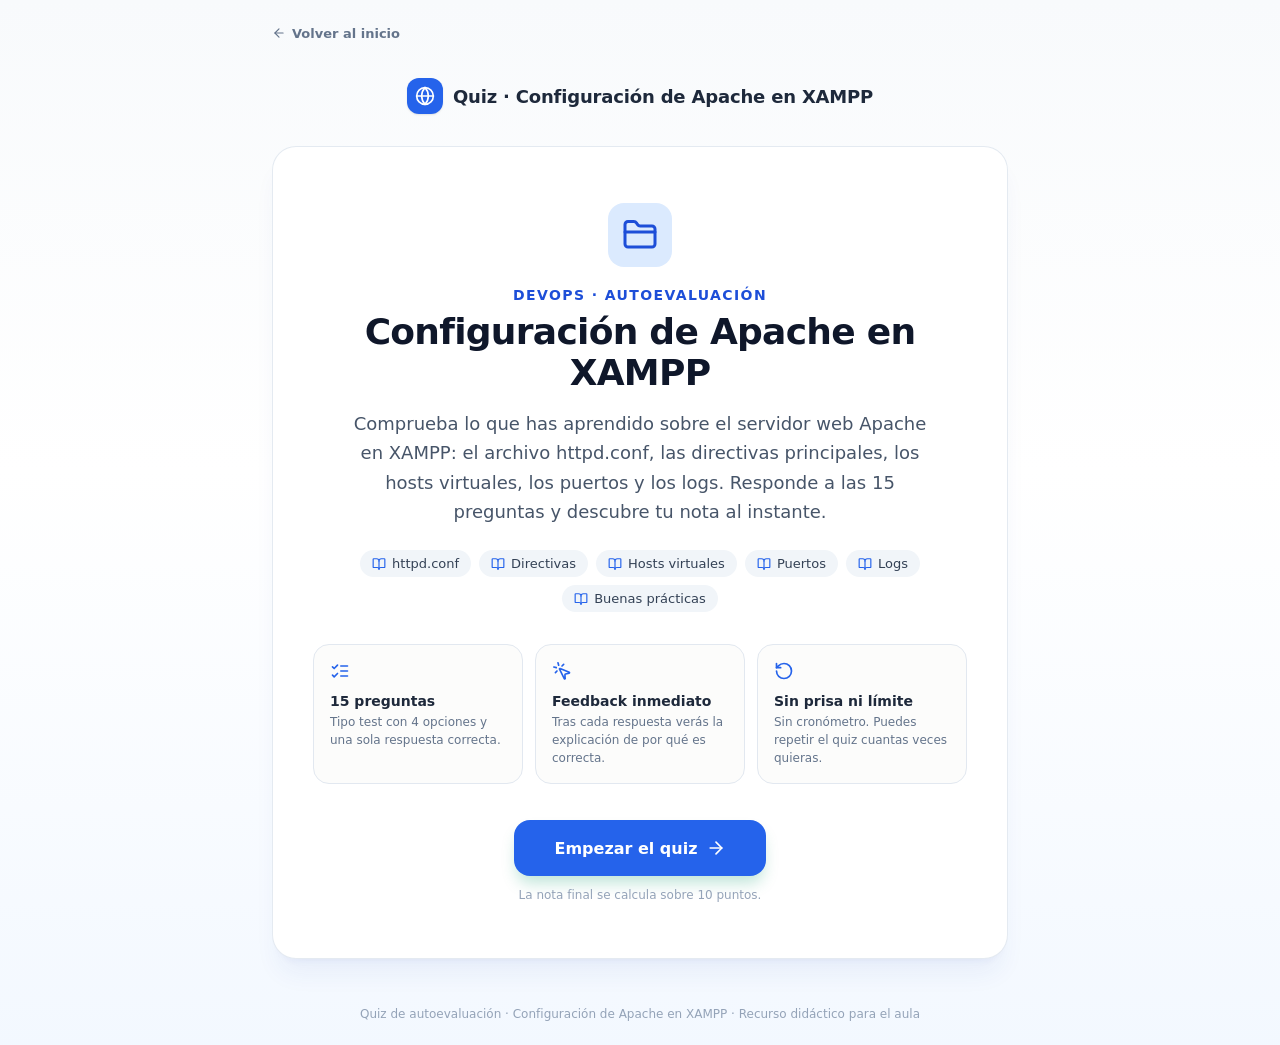
==== quiz-apache-xampp.html @ 99503bab "Añade quiz de configuración de Apache en XAMPP" ====
<!DOCTYPE html>
<html lang="es">
<head>
  
<meta charset="UTF-8">
<meta name="viewport" content="width=device-width, initial-scale=1.0">
<title>Quiz de autoevaluación · Configuración de Apache en XAMPP</title>
<meta name="description" content="Quiz interactivo de autoevaluación sobre la configuración de Apache en XAMPP: httpd.conf, hosts virtuales, directivas, puertos, logs y buenas prácticas. 15 preguntas con feedback inmediato.">
<style>
:root{
  --e50:#eff6ff;--e100:#dbeafe;--e200:#bfdbfe;--e300:#93c5fd;--e400:#60a5fa;--e500:#3b82f6;--e600:#2563eb;--e700:#1d4ed8;--e800:#1e40af;
  --a50:#fffbeb;--a300:#fcd34d;--a500:#f59e0b;--a800:#92400e;
  --r50:#fff1f2;--r200:#fecdd3;--r400:#fb7185;--r500:#f43f5e;
  --s50:#f8fafc;--s100:#f1f5f9;--s200:#e2e8f0;--s300:#cbd5e1;--s400:#94a3b8;--s500:#64748b;--s600:#475569;--s700:#334155;--s800:#1e293b;--s900:#0f172a;
}
*{margin:0;padding:0;box-sizing:border-box}
body{font-family:ui-sans-serif,system-ui,-apple-system,BlinkMacSystemFont,"Segoe UI",Roboto,"Helvetica Neue",Arial,sans-serif;color:var(--s900);background:#fff;-webkit-font-smoothing:antialiased}
.page{min-height:100vh;display:flex;flex-direction:column;background:linear-gradient(180deg,var(--s50) 0%,#fff 45%,rgba(239,246,255,.75) 100%)}
.container{width:100%;max-width:48rem;margin:0 auto;padding-left:1rem;padding-right:1rem}
.cabecera{display:flex;align-items:center;justify-content:center;gap:.625rem;padding:2rem 0 .5rem}
.logo{display:flex;height:2.25rem;width:2.25rem;align-items:center;justify-content:center;border-radius:.75rem;background:var(--e600);color:#fff;box-shadow:0 1px 2px rgba(0,0,0,.1)}
.logo svg{width:1.25rem;height:1.25rem}
.titulo-marca{font-size:1.125rem;font-weight:700;letter-spacing:-.01em;color:var(--s800)}
.volver-barra{display:flex;padding-top:1.25rem}
.volver{display:inline-flex;align-items:center;gap:.375rem;border-radius:.5rem;padding:.35rem .6rem;margin-left:-.6rem;font-size:.8125rem;font-weight:600;color:var(--s500);text-decoration:none;transition:color .2s,background .2s}
.volver:hover{color:var(--e700);background:var(--e50)}
.volver:focus-visible{outline:2px solid var(--e600);outline-offset:2px}
.volver svg{width:.875rem;height:.875rem}
main.container{padding-top:1.5rem;padding-bottom:1.5rem}
.tarjeta{background:#fff;border:1px solid rgba(226,232,240,.9);border-radius:1.5rem;box-shadow:0 20px 25px -5px rgba(30,64,175,.06),0 8px 10px -6px rgba(30,64,175,.05)}
.tarjeta-inicio{padding:2.5rem 1.5rem}
@media(min-width:640px){.tarjeta-inicio{padding:3.5rem 2.5rem}}
.centrado{text-align:center;display:flex;flex-direction:column;align-items:center}
.icono-grande{display:flex;height:4rem;width:4rem;align-items:center;justify-content:center;border-radius:1rem;background:var(--e100);color:var(--e700)}
.icono-grande svg{width:2.25rem;height:2.25rem}
.icono-trofeo{background:#fef3c7;color:#d97706}
.ceja{margin-top:1.25rem;font-size:.875rem;font-weight:600;text-transform:uppercase;letter-spacing:.1em;color:var(--e700)}
.titulo{margin-top:.5rem;font-size:1.875rem;font-weight:800;letter-spacing:-.02em;color:var(--s900)}
@media(min-width:640px){.titulo{font-size:2.25rem}}
.intro{margin-top:1rem;max-width:36rem;font-size:1rem;line-height:1.625;color:var(--s600)}
@media(min-width:640px){.intro{font-size:1.125rem}}
.chips{margin-top:1.5rem;display:flex;flex-wrap:wrap;justify-content:center;gap:.5rem}
.chip{display:inline-flex;align-items:center;gap:.375rem;border-radius:9999px;background:var(--s100);padding:.375rem .75rem;font-size:.8125rem;font-weight:500;color:var(--s700)}
.chip svg{width:.875rem;height:.875rem;color:var(--e600)}
.caracteristicas{margin-top:2rem;width:100%;display:grid;gap:.75rem}
@media(min-width:640px){.caracteristicas{grid-template-columns:repeat(3,1fr)}}
.caracteristica{text-align:left;border:1px solid var(--s200);border-radius:1rem;background:rgba(250,250,249,.6);padding:1rem}
.caracteristica svg{width:1.25rem;height:1.25rem;color:var(--e600)}
.caracteristica h3{margin-top:.5rem;font-size:.875rem;font-weight:600;color:var(--s800)}
.caracteristica p{margin-top:.25rem;font-size:.75rem;line-height:1.5;color:var(--s500)}
.boton{display:inline-flex;align-items:center;justify-content:center;border:none;cursor:pointer;font-family:inherit;border-radius:1rem;font-weight:700;transition:all .2s ease}
.boton-principal{margin-top:2.25rem;height:3.5rem;padding:0 2.5rem;background:var(--e600);color:#fff;font-size:1rem;box-shadow:0 10px 15px -3px rgba(5,150,105,.25)}
.boton-principal:hover{background:var(--e700);transform:translateY(-2px);box-shadow:0 15px 20px -3px rgba(5,150,105,.3)}
.boton-principal svg{width:1.25rem;height:1.25rem;margin-left:.5rem}
.boton-oscuro{height:3rem;padding:0 2rem;background:var(--s900);color:#fff;font-size:1rem;box-shadow:0 10px 15px -3px rgba(0,0,0,.2)}
.boton-oscuro:hover{background:var(--s800);transform:translateY(-2px)}
.boton-oscuro svg{width:1.25rem;height:1.25rem;margin-left:.5rem}
.nota-pequena{margin-top:.75rem;font-size:.75rem;color:var(--s400)}
.panel-progreso{background:#fff;border:1px solid rgba(231,229,228,.8);border-radius:1rem;padding:1.25rem;box-shadow:0 1px 2px rgba(0,0,0,.05)}
.fila-progreso{display:flex;align-items:center;justify-content:space-between;font-size:.875rem;font-weight:600;color:var(--s600)}
.aciertos{color:var(--s400)}
.verde{color:var(--e700)}
.barra{margin-top:.75rem;height:.625rem;background:var(--s100);border-radius:9999px;overflow:hidden}
.barra-relleno{height:100%;width:0;background:var(--e500);border-radius:9999px;transition:width .5s ease}
.tarjeta-pregunta{margin-top:1.25rem;padding:1.5rem}
@media(min-width:640px){.tarjeta-pregunta{padding:2rem}}
.etiqueta{display:inline-flex;border-radius:9999px;background:var(--e100);padding:.25rem .75rem;font-size:.75rem;font-weight:700;text-transform:uppercase;letter-spacing:.05em;color:var(--e700)}
.pregunta-texto{margin-top:1rem;font-size:1.25rem;font-weight:700;line-height:1.4;color:var(--s900)}
@media(min-width:640px){.pregunta-texto{font-size:1.5rem}}
.opciones{margin-top:1.5rem;display:flex;flex-direction:column;gap:.75rem}
.opcion{display:flex;width:100%;align-items:center;gap:1rem;border:2px solid var(--s200);border-radius:1rem;background:#fff;padding:1rem;text-align:left;font-family:inherit;cursor:pointer;transition:all .2s ease}
.opcion:not(:disabled):hover{border-color:var(--e400);background:rgba(239,246,255,.6);transform:translateY(-2px);box-shadow:0 4px 6px rgba(0,0,0,.06)}
.opcion:disabled{cursor:default}
.letra{display:flex;height:2.25rem;width:2.25rem;flex-shrink:0;align-items:center;justify-content:center;border-radius:.75rem;background:var(--s100);color:var(--s600);font-size:.875rem;font-weight:800;transition:background .2s,color .2s}
.opcion:not(:disabled):hover .letra{background:var(--e600);color:#fff}
.opcion .texto{flex:1;font-size:.9375rem;font-weight:500;line-height:1.4;color:var(--s800)}
@media(min-width:640px){.opcion .texto{font-size:1rem}}
.marca{width:1.5rem;height:1.5rem;flex-shrink:0}
.opcion.correcta{border-color:var(--e500);background:var(--e50);box-shadow:0 4px 6px rgba(5,150,105,.1)}
.opcion.correcta .letra{background:var(--e600);color:#fff}
.opcion.correcta .marca{color:var(--e600)}
.opcion.fallada{border-color:var(--r400);background:var(--r50);box-shadow:0 4px 6px rgba(225,29,72,.1)}
.opcion.fallada .letra{background:var(--r500);color:#fff}
.opcion.fallada .marca{color:var(--r500)}
.opcion.apagada{border-color:var(--s200);background:#fff;opacity:.45}
.feedback{margin-top:1.5rem;border:2px solid;border-radius:1rem;padding:1.25rem;animation:fadeUp .3s ease both}
.feedback.fb-ok{border-color:var(--e300);background:rgba(239,246,255,.75)}
.feedback.fb-casi{border-color:var(--a300);background:rgba(255,251,235,.7)}
.feedback-flex{display:flex;align-items:flex-start;gap:.75rem}
.feedback-icono{display:flex;height:2.5rem;width:2.5rem;flex-shrink:0;align-items:center;justify-content:center;border-radius:.75rem;color:#fff}
.feedback-icono svg{width:1.5rem;height:1.5rem}
.fb-ok .feedback-icono{background:var(--e600)}
.fb-casi .feedback-icono{background:var(--a500)}
.fb-titulo{font-size:1rem;font-weight:700}
.fb-ok .fb-titulo{color:var(--e800)}
.fb-casi .fb-titulo{color:var(--a800)}
.fb-texto{margin-top:.375rem;font-size:.9375rem;line-height:1.625;color:var(--s700)}
.zona-siguiente{margin-top:1.5rem;display:flex;justify-content:flex-end;animation:fadeUp .3s ease both}
.res-titulo{margin-top:1rem;font-size:1.5rem;font-weight:800;letter-spacing:-.02em;color:var(--s900)}
@media(min-width:640px){.res-titulo{font-size:1.875rem}}
.res-texto{margin-top:.75rem;max-width:36rem;font-size:1rem;line-height:1.625;color:var(--s600)}
.resultados-grid{margin-top:1.75rem;width:100%;max-width:28rem;display:grid;grid-template-columns:1fr 1fr;gap:.75rem}
.res-caja{border:1px solid var(--s200);background:var(--s50);border-radius:1rem;padding:1.25rem}
.res-caja-verde{border-color:var(--e200);background:var(--e50)}
.res-num{font-size:2rem;font-weight:800;color:var(--s800)}
.res-caja-verde .res-num{color:var(--e700)}
.res-total{font-size:1.125rem;font-weight:700;color:var(--e400)}
.res-etiqueta{margin-top:.25rem;font-size:.6875rem;font-weight:600;text-transform:uppercase;letter-spacing:.08em;color:var(--s500)}
.res-caja-verde .res-etiqueta{color:var(--e600)}
.tarjeta-repaso{margin-top:1.5rem;padding:1.5rem 1.5rem 2rem}
@media(min-width:640px){.tarjeta-repaso{padding:2rem 2rem 2.5rem}}
.repaso-titulo{font-size:1.125rem;font-weight:700;color:var(--s900)}
.repaso-sub{margin-top:.25rem;font-size:.875rem;color:var(--s500)}
.lista-repaso{margin-top:1.25rem;display:flex;flex-direction:column;gap:.75rem;max-height:24rem;overflow-y:auto;padding-right:.5rem;scrollbar-width:thin}
.lista-repaso::-webkit-scrollbar{width:.5rem}
.lista-repaso::-webkit-scrollbar-thumb{border-radius:9999px;background:var(--s300)}
.repaso{border:2px solid;border-radius:1rem;padding:1rem}
.repaso.r-ok{border-color:var(--e200);background:rgba(239,246,255,.5)}
.repaso.r-mal{border-color:var(--r200);background:rgba(255,241,242,.4)}
.repaso-flex{display:flex;align-items:flex-start;gap:.75rem}
.repaso-icono{width:1.25rem;height:1.25rem;flex-shrink:0;margin-top:.125rem}
.r-ok .repaso-icono{color:var(--e600)}
.r-mal .repaso-icono{color:var(--r500)}
.repaso-pregunta{font-size:.875rem;font-weight:700;color:var(--s800)}
.repaso-correcta{margin-top:.375rem;font-size:.75rem;font-weight:600;color:var(--e700)}
.repaso-explicacion{margin-top:.375rem;font-size:.75rem;line-height:1.5;color:var(--s600)}
.pie{margin-top:auto;width:100%}
.pie-inner{max-width:48rem;margin:0 auto;padding:1.5rem 1rem;text-align:center;font-size:.75rem;color:var(--s400)}
@keyframes fadeUp{from{opacity:0;transform:translateY(8px)}to{opacity:1;transform:translateY(0)}}
.animar{animation:fadeUp .5s ease both}
button:focus-visible{outline:2px solid var(--e600);outline-offset:2px}
</style>
</head>
<body>
<div class="page">
  <header>
    <div class="container volver-barra">
      <a class="volver" href="index.html">
        <svg viewBox="0 0 24 24" fill="none" stroke="currentColor" stroke-width="2" stroke-linecap="round" stroke-linejoin="round" aria-hidden="true"><path d="m12 19-7-7 7-7"/><path d="M19 12H5"/></svg>
        Volver al inicio
      </a>
    </div>
    <div class="container cabecera">
      <span class="logo" aria-hidden="true"><svg viewBox="0 0 24 24" fill="none" stroke="currentColor" stroke-width="2" stroke-linecap="round" stroke-linejoin="round"><circle cx="12" cy="12" r="10"/><path d="M12 2a14.5 14.5 0 0 0 0 20 14.5 14.5 0 0 0 0-20"/><path d="M2 12h20"/></svg></span>
      <span class="titulo-marca">Quiz · Configuración de Apache en XAMPP</span>
    </div>
  </header>

  <main class="container">
    <!-- PANTALLA DE INICIO -->
    <section id="pantalla-inicio" class="tarjeta tarjeta-inicio animar" aria-labelledby="titulo-principal">
      <div class="centrado">
        <span class="icono-grande" aria-hidden="true"><svg viewBox="0 0 24 24" fill="none" stroke="currentColor" stroke-width="2" stroke-linecap="round" stroke-linejoin="round"><path d="M20 20a2 2 0 0 0 2-2V8a2 2 0 0 0-2-2h-7.9a2 2 0 0 1-1.69-.9L9.6 3.9A2 2 0 0 0 7.93 3H4a2 2 0 0 0-2 2v13a2 2 0 0 0 2 2Z"/><path d="M2 10h20"/></svg></span>
        <p class="ceja">DevOps · Autoevaluación</p>
        <h1 id="titulo-principal" class="titulo">Configuración de Apache en XAMPP</h1>
        <p class="intro">Comprueba lo que has aprendido sobre el servidor web Apache en XAMPP: el archivo httpd.conf, las directivas principales, los hosts virtuales, los puertos y los logs. Responde a las 15 preguntas y descubre tu nota al instante.</p>
        <div class="chips">
          <span class="chip"><svg viewBox="0 0 24 24" fill="none" stroke="currentColor" stroke-width="2" stroke-linecap="round" stroke-linejoin="round"><path d="M12 7v14"/><path d="M3 18a1 1 0 0 1-1-1V4a1 1 0 0 1 1-1h5a4 4 0 0 1 4 4 4 4 0 0 1 4-4h5a1 1 0 0 1 1 1v13a1 1 0 0 1-1 1h-6a3 3 0 0 0-3 3 3 3 0 0 0-3-3z"/></svg>httpd.conf</span>
          <span class="chip"><svg viewBox="0 0 24 24" fill="none" stroke="currentColor" stroke-width="2" stroke-linecap="round" stroke-linejoin="round"><path d="M12 7v14"/><path d="M3 18a1 1 0 0 1-1-1V4a1 1 0 0 1 1-1h5a4 4 0 0 1 4 4 4 4 0 0 1 4-4h5a1 1 0 0 1 1 1v13a1 1 0 0 1-1 1h-6a3 3 0 0 0-3 3 3 3 0 0 0-3-3z"/></svg>Directivas</span>
          <span class="chip"><svg viewBox="0 0 24 24" fill="none" stroke="currentColor" stroke-width="2" stroke-linecap="round" stroke-linejoin="round"><path d="M12 7v14"/><path d="M3 18a1 1 0 0 1-1-1V4a1 1 0 0 1 1-1h5a4 4 0 0 1 4 4 4 4 0 0 1 4-4h5a1 1 0 0 1 1 1v13a1 1 0 0 1-1 1h-6a3 3 0 0 0-3 3 3 3 0 0 0-3-3z"/></svg>Hosts virtuales</span>
          <span class="chip"><svg viewBox="0 0 24 24" fill="none" stroke="currentColor" stroke-width="2" stroke-linecap="round" stroke-linejoin="round"><path d="M12 7v14"/><path d="M3 18a1 1 0 0 1-1-1V4a1 1 0 0 1 1-1h5a4 4 0 0 1 4 4 4 4 0 0 1 4-4h5a1 1 0 0 1 1 1v13a1 1 0 0 1-1 1h-6a3 3 0 0 0-3 3 3 3 0 0 0-3-3z"/></svg>Puertos</span>
          <span class="chip"><svg viewBox="0 0 24 24" fill="none" stroke="currentColor" stroke-width="2" stroke-linecap="round" stroke-linejoin="round"><path d="M12 7v14"/><path d="M3 18a1 1 0 0 1-1-1V4a1 1 0 0 1 1-1h5a4 4 0 0 1 4 4 4 4 0 0 1 4-4h5a1 1 0 0 1 1 1v13a1 1 0 0 1-1 1h-6a3 3 0 0 0-3 3 3 3 0 0 0-3-3z"/></svg>Logs</span>
          <span class="chip"><svg viewBox="0 0 24 24" fill="none" stroke="currentColor" stroke-width="2" stroke-linecap="round" stroke-linejoin="round"><path d="M12 7v14"/><path d="M3 18a1 1 0 0 1-1-1V4a1 1 0 0 1 1-1h5a4 4 0 0 1 4 4 4 4 0 0 1 4-4h5a1 1 0 0 1 1 1v13a1 1 0 0 1-1 1h-6a3 3 0 0 0-3 3 3 3 0 0 0-3-3z"/></svg>Buenas prácticas</span>
        </div>
        <div class="caracteristicas">
          <div class="caracteristica">
            <svg viewBox="0 0 24 24" fill="none" stroke="currentColor" stroke-width="2" stroke-linecap="round" stroke-linejoin="round" aria-hidden="true"><path d="m3 17 2 2 4-4"/><path d="m3 7 2 2 4-4"/><path d="M13 6h8"/><path d="M13 12h8"/><path d="M13 18h8"/></svg>
            <h3>15 preguntas</h3>
            <p>Tipo test con 4 opciones y una sola respuesta correcta.</p>
          </div>
          <div class="caracteristica">
            <svg viewBox="0 0 24 24" fill="none" stroke="currentColor" stroke-width="2" stroke-linecap="round" stroke-linejoin="round" aria-hidden="true"><path d="M14 4.1 12 6"/><path d="m5.1 8-2.9-.8"/><path d="m6 12-1.9 2"/><path d="M7.2 2.2 8 5.1"/><path d="M9.037 9.69a.498.498 0 0 1 .653-.653l11 4.5a.5.5 0 0 1-.074.949l-4.349 1.041a1 1 0 0 0-.74 1.007l.229 4.461a.5.5 0 0 1-.898.375l-5.821-11.68Z"/></svg>
            <h3>Feedback inmediato</h3>
            <p>Tras cada respuesta verás la explicación de por qué es correcta.</p>
          </div>
          <div class="caracteristica">
            <svg viewBox="0 0 24 24" fill="none" stroke="currentColor" stroke-width="2" stroke-linecap="round" stroke-linejoin="round" aria-hidden="true"><path d="M3 12a9 9 0 1 0 9-9 9.75 9.75 0 0 0-6.74 2.74L3 8"/><path d="M3 3v5h5"/></svg>
            <h3>Sin prisa ni límite</h3>
            <p>Sin cronómetro. Puedes repetir el quiz cuantas veces quieras.</p>
          </div>
        </div>
        <button type="button" class="boton boton-principal" onclick="empezar()">
          Empezar el quiz
          <svg viewBox="0 0 24 24" fill="none" stroke="currentColor" stroke-width="2" stroke-linecap="round" stroke-linejoin="round" aria-hidden="true"><path d="M5 12h14"/><path d="m12 5 7 7-7 7"/></svg>
        </button>
        <p class="nota-pequena">La nota final se calcula sobre 10 puntos.</p>
      </div>
    </section>

    <!-- PANTALLA DE PREGUNTA -->
    <section id="pantalla-pregunta" hidden aria-live="polite">
      <div class="panel-progreso">
        <div class="fila-progreso">
          <span id="progreso-texto"></span>
          <span id="progreso-aciertos" class="aciertos"></span>
        </div>
        <div class="barra"><div id="barra-relleno" class="barra-relleno"></div></div>
      </div>
      <div class="tarjeta tarjeta-pregunta">
        <span class="etiqueta" id="etiqueta-numero"></span>
        <h2 id="texto-pregunta" class="pregunta-texto"></h2>
        <div id="grupo-opciones" class="opciones" role="group" aria-label="Opciones de respuesta"></div>
        <div id="caja-feedback" class="feedback" hidden role="status">
          <div class="feedback-flex">
            <span class="feedback-icono" id="fb-icono" aria-hidden="true"></span>
            <div>
              <p id="fb-titulo" class="fb-titulo"></p>
              <p id="fb-texto" class="fb-texto"></p>
            </div>
          </div>
        </div>
        <div id="zona-siguiente" class="zona-siguiente" hidden>
          <button type="button" class="boton boton-oscuro" id="btn-siguiente" onclick="siguiente()">Siguiente pregunta</button>
        </div>
      </div>
    </section>

    <!-- PANTALLA DE RESULTADOS -->
    <section id="pantalla-resultados" hidden aria-labelledby="res-titulo">
      <div class="tarjeta tarjeta-inicio animar">
        <div class="centrado">
          <span class="icono-grande icono-trofeo" aria-hidden="true"><svg viewBox="0 0 24 24" fill="none" stroke="currentColor" stroke-width="2" stroke-linecap="round" stroke-linejoin="round"><path d="M6 9H4.5a2.5 2.5 0 0 1 0-5H6"/><path d="M18 9h1.5a2.5 2.5 0 0 0 0-5H18"/><path d="M4 22h16"/><path d="M10 14.66V17c0 .55-.47.98-.97 1.21C7.85 18.75 7 20.24 7 22"/><path d="M14 14.66V17c0 .55.47.98.97 1.21C16.15 18.75 17 20.24 17 22"/><path d="M18 2H6v7a6 6 0 0 0 12 0V2Z"/></svg></span>
          <h2 id="res-titulo" class="res-titulo"></h2>
          <p id="res-texto" class="res-texto"></p>
          <div class="resultados-grid">
            <div class="res-caja res-caja-verde">
              <p class="res-num"><span id="res-aciertos"></span> <span class="res-total" id="res-total"></span></p>
              <p class="res-etiqueta">Respuestas correctas</p>
            </div>
            <div class="res-caja">
              <p class="res-num" id="res-nota"></p>
              <p class="res-etiqueta">Nota final (sobre 10)</p>
            </div>
          </div>
          <button type="button" class="boton boton-principal" onclick="empezar()">
            <svg viewBox="0 0 24 24" fill="none" stroke="currentColor" stroke-width="2" stroke-linecap="round" stroke-linejoin="round" aria-hidden="true" style="margin-left:0;margin-right:.5rem"><path d="M3 12a9 9 0 1 0 9-9 9.75 9.75 0 0 0-6.74 2.74L3 8"/><path d="M3 3v5h5"/></svg>
            Reintentar el quiz
          </button>
          <p class="nota-pequena">En cada intento las opciones se mezclan para que no te aprendas las letras.</p>
        </div>
      </div>
      <div class="tarjeta tarjeta-repaso">
        <h3 class="repaso-titulo">Repaso de todas las preguntas</h3>
        <p class="repaso-sub">Lee las explicaciones de las que fallaste antes de volver a intentarlo.</p>
        <ol id="lista-repaso" class="lista-repaso"></ol>
      </div>
    </section>
  </main>

  <footer class="pie">
    <div class="pie-inner">Quiz de autoevaluación · Configuración de Apache en XAMPP · Recurso didáctico para el aula</div>
  </footer>
</div>
<script>
'use strict';
/* ================= BANCO DE PREGUNTAS =================
   Puedes editar este bloque para añadir, quitar o cambiar preguntas.
   En cada pregunta: opciones (4), correcta = índice de la correcta (0-3),
   explicacion = texto que se muestra tras responder. */
var PREGUNTAS = [
  {
    pregunta: '¿Qué función cumple Apache dentro de XAMPP?',
    opciones: [
      'Gestionar la base de datos MySQL',
      'Recibir peticiones HTTP y entregar las páginas y recursos de la web',
      'Editar el código PHP de la aplicación',
      'Administrar los correos electrónicos del servidor'
    ],
    correcta: 1,
    explicacion: 'Apache es el servidor web de XAMPP. Recibe las peticiones HTTP del navegador y sirve los archivos de la web. Cuando la página contiene PHP, Apache pasa la petición al intérprete de PHP y devuelve el resultado al navegador. MySQL es el gestor de la base de datos y es un componente distinto.'
  },
  {
    pregunta: '¿Dónde se encuentra el archivo principal de configuración de Apache en una instalación estándar de XAMPP para Windows?',
    opciones: [
      'C:/xampp/htdocs/httpd.conf',
      'C:/xampp/apache/logs/httpd.conf',
      'C:/xampp/php/httpd.conf',
      'C:/xampp/apache/conf/httpd.conf'
    ],
    correcta: 3,
    explicacion: 'El archivo principal es C:/xampp/apache/conf/httpd.conf. La carpeta htdocs contiene los proyectos web, no la configuración de Apache. La carpeta logs guarda los registros y la carpeta php contiene el intérprete de PHP.'
  },
  {
    pregunta: '¿Qué directiva de httpd.conf indica el puerto en el que Apache escucha las peticiones?',
    opciones: [
      'Listen',
      'DocumentRoot',
      'ServerName',
      'Include'
    ],
    correcta: 0,
    explicacion: 'Listen establece el puerto de escucha, por ejemplo Listen 80 para HTTP o Listen 443 para HTTPS. Si otro programa ya está usando ese puerto, Apache no podrá arrancar correctamente y habrá que revisar el conflicto.'
  },
  {
    pregunta: '¿Qué directiva define la carpeta raíz desde la que Apache sirve los documentos?',
    opciones: [
      'ServerName',
      'Listen',
      'ErrorLog',
      'DocumentRoot'
    ],
    correcta: 3,
    explicacion: 'DocumentRoot indica la carpeta que corresponde a la raíz del sitio. En una instalación habitual de XAMPP suele ser C:/xampp/htdocs. Los archivos y carpetas que estén dentro de esa ruta se pueden solicitar desde el navegador.'
  },
  {
    pregunta: '¿Qué directiva asocia un nombre de dominio o de servidor a la configuración de Apache?',
    opciones: [
      'ServerName',
      'DocumentRoot',
      'AllowOverride',
      'CustomLog'
    ],
    correcta: 0,
    explicacion: 'ServerName identifica el nombre del servidor, por ejemplo localhost o un dominio concreto. Dentro de un bloque VirtualHost se utiliza para indicar el dominio al que se aplica esa configuración.'
  },
  {
    pregunta: '¿Para qué se utiliza la directiva Directory en httpd.conf?',
    opciones: [
      'Para cargar un módulo de Apache',
      'Para cambiar el puerto de escucha',
      'Para definir reglas y permisos que se aplican a una carpeta concreta',
      'Para incluir otro archivo de configuración'
    ],
    correcta: 2,
    explicacion: 'Los bloques Directory permiten aplicar directivas a una carpeta del sistema de archivos, como Options, AllowOverride o Require. Así se controla qué se puede hacer con los archivos de esa ruta y quién puede acceder a ellos.'
  },
  {
    pregunta: '¿Qué directiva determina si los archivos .htaccess pueden sobrescribir parte de la configuración?',
    opciones: [
      'LoadModule',
      'Include',
      'AllowOverride',
      'Listen'
    ],
    correcta: 2,
    explicacion: 'AllowOverride controla el uso de .htaccess. Con None se ignora ese archivo; con All se permiten la mayoría de sus directivas. En un entorno local se suele usar All para la carpeta de proyectos, pero conviene entender el riesgo antes de cambiarlo.'
  },
  {
    pregunta: '¿Qué directiva se utiliza para activar módulos como mod_rewrite?',
    opciones: [
      'LoadModule',
      'ServerName',
      'DocumentRoot',
      'ErrorLog'
    ],
    correcta: 0,
    explicacion: 'LoadModule carga un módulo en Apache. Por ejemplo, LoadModule rewrite_module modules/mod_rewrite.so activa las reescrituras de URL. Si la línea está comentada con #, el módulo no se carga aunque esté instalado.'
  },
  {
    pregunta: '¿Qué directiva permite incorporar otros archivos de configuración dentro de httpd.conf?',
    opciones: [
      'Include',
      'Listen',
      'DirectoryIndex',
      'CustomLog'
    ],
    correcta: 0,
    explicacion: 'Include permite dividir la configuración en varios archivos. Un ejemplo típico es Include conf/extra/httpd-vhosts.conf. Si esa línea está comentada, los hosts virtuales definidos en el archivo incluido no se aplicarán.'
  },
  {
    pregunta: '¿Dónde se suele encontrar el archivo que contiene los hosts virtuales en XAMPP?',
    opciones: [
      'C:/xampp/apache/conf/httpd.conf',
      'C:/xampp/apache/conf/extra/httpd-vhosts.conf',
      'C:/xampp/apache/logs/access.log',
      'C:/xampp/htdocs/vhosts.conf'
    ],
    correcta: 1,
    explicacion: 'Los hosts virtuales se definen habitualmente en C:/xampp/apache/conf/extra/httpd-vhosts.conf. Para que se apliquen, httpd.conf debe incluir ese archivo mediante la directiva Include y la línea no debe estar comentada.'
  },
  {
    pregunta: '¿Qué significa la etiqueta VirtualHost *:80?',
    opciones: [
      'Que el host virtual solo acepta peticiones desde localhost',
      'Que el host virtual atiende peticiones en cualquier IP del puerto 80',
      'Que Apache escucha únicamente en el puerto 443',
      'Que el host virtual se aplica solo a archivos PHP'
    ],
    correcta: 1,
    explicacion: 'El asterisco representa todas las interfaces de red y :80 indica el puerto HTTP. Por tanto, ese bloque atiende peticiones HTTP que lleguen al puerto 80. Para HTTPS se utiliza habitualmente el puerto 443.'
  },
  {
    pregunta: '¿Qué directiva registra los errores de Apache?',
    opciones: [
      'CustomLog',
      'ServerName',
      'DocumentRoot',
      'ErrorLog'
    ],
    correcta: 3,
    explicacion: 'ErrorLog indica dónde se escriben los errores del servidor, por ejemplo ErrorLog "logs/error.log". Revisar ese archivo es una de las primeras cosas que debemos hacer si Apache no arranca o una página falla.'
  },
  {
    pregunta: '¿Dónde se guardan normalmente los logs de Apache en XAMPP?',
    opciones: [
      'C:/xampp/htdocs/logs',
      'C:/xampp/php/logs',
      'C:/xampp/apache/logs',
      'C:/xampp/mysql/logs'
    ],
    correcta: 2,
    explicacion: 'Los registros de Apache están en C:/xampp/apache/logs. Allí suelen encontrarse error.log y access.log. El archivo de errores ayuda a diagnosticar problemas y el de accesos registra las peticiones recibidas.'
  },
  {
    pregunta: 'Después de modificar httpd.conf, ¿qué es lo más recomendable?',
    opciones: [
      'Borrarlo y volver a instalar XAMPP',
      'Hacer una copia previa, comprobar la sintaxis y reiniciar Apache',
      'Reiniciar el ordenador sin comprobar nada',
      'Cambiar el puerto 80 por el 3306'
    ],
    correcta: 1,
    explicacion: 'Antes de editar conviene guardar una copia del archivo. Después se comprueba la sintaxis, por ejemplo con httpd -t, y se reinicia Apache desde el panel de XAMPP. Si hay un error, se revisa el mensaje y el archivo error.log.'
  },
  {
    pregunta: '¿Cuál es una buena práctica al editar la configuración de Apache?',
    opciones: [
      'Editar directamente sin copia y probar en producción',
      'Publicar httpd.conf en la carpeta htdocs para consultarlo',
      'Desactivar todos los logs para que vaya más rápido',
      'Guardar una copia del archivo y documentar los cambios antes de aplicarlos'
    ],
    correcta: 3,
    explicacion: 'Es recomendable conservar una copia de la configuración, anotar qué se cambia y probar los cambios en local antes de aplicarlos en un servidor real. El archivo de configuración no debe publicarse en htdocs y los logs son necesarios para detectar problemas.'
  }
];

/* ================= LÓGICA DEL QUIZ ================= */
var LETRAS = ['A', 'B', 'C', 'D'];
var preguntas = [], actual = 0, seleccionada = null, respuestas = [];

function $(id) { return document.getElementById(id); }
function esc(s) { var d = document.createElement('div'); d.textContent = s; return d.innerHTML; }
function iconoSvg(nombre) {
  var rutas = {
    'check': '<path d="M22 11.08V12a10 10 0 1 1-5.93-9.14"/><path d="m9 11 3 3L22 4"/>',
    'cruz': '<circle cx="12" cy="12" r="10"/><path d="m15 9-6 6"/><path d="m9 9 6 6"/>',
    'bombilla': '<path d="M15 14c.2-1 .7-1.7 1.5-2.5 1-.9 1.5-2.2 1.5-3.5A6 6 0 0 0 6 8c0 1 .2 2.2 1.5 3.5.7.7 1.3 1.5 1.5 2.5"/><path d="M9 18h6"/><path d="M10 22h4"/>',
    'flecha': '<path d="M5 12h14"/><path d="m12 5 7 7-7 7"/>'
  };
  return '<svg class="marca" viewBox="0 0 24 24" fill="none" stroke="currentColor" stroke-width="2" stroke-linecap="round" stroke-linejoin="round">' + rutas[nombre] + '</svg>';
}

function mezclar(lista) {
  return lista.map(function (q) {
    var idx = q.opciones.map(function (_, i) { return i; });
    for (var i = idx.length - 1; i > 0; i--) {
      var j = Math.floor(Math.random() * (i + 1));
      var t = idx[i]; idx[i] = idx[j]; idx[j] = t;
    }
    return { pregunta: q.pregunta, opciones: idx.map(function (i) { return q.opciones[i]; }), correcta: idx.indexOf(q.correcta), explicacion: q.explicacion };
  });
}

function mostrar(nombre) {
  ['inicio', 'pregunta', 'resultados'].forEach(function (s) {
    $('pantalla-' + s).hidden = (s !== nombre);
  });
  window.scrollTo({ top: 0, behavior: 'smooth' });
}

function aciertos() {
  var n = 0;
  for (var i = 0; i < preguntas.length; i++) {
    if (respuestas[i] !== undefined && respuestas[i] === preguntas[i].correcta) n++;
  }
  return n;
}

function pintarProgreso() {
  var total = preguntas.length;
  $('progreso-texto').innerHTML = 'Pregunta <span class="verde">' + (actual + 1) + '</span> de ' + total;
  $('progreso-aciertos').textContent = aciertos() + ' aciertos hasta ahora';
  $('etiqueta-numero').textContent = 'Pregunta ' + (actual + 1);
  var pct = ((actual + (seleccionada !== null ? 1 : 0)) / total) * 100;
  $('barra-relleno').style.width = pct + '%';
  $('barra-relleno').setAttribute('aria-label', 'Progreso: pregunta ' + (actual + 1) + ' de ' + total);
}

function pintarPregunta() {
  var q = preguntas[actual];
  seleccionada = null;
  $('texto-pregunta').textContent = q.pregunta;
  $('grupo-opciones').innerHTML = q.opciones.map(function (op, i) {
    return '<button type="button" class="opcion" data-i="' + i + '" onclick="seleccionar(' + i + ')">' +
      '<span class="letra">' + LETRAS[i] + '</span>' +
      '<span class="texto">' + esc(op) + '</span>' +
      '</button>';
  }).join('');
  $('caja-feedback').hidden = true;
  $('zona-siguiente').hidden = true;
  pintarProgreso();
}

function empezar() {
  preguntas = mezclar(PREGUNTAS);
  actual = 0;
  respuestas = [];
  mostrar('pregunta');
  pintarPregunta();
}

function seleccionar(i) {
  if (seleccionada !== null) return;
  seleccionada = i;
  respuestas[actual] = i;
  var q = preguntas[actual];
  var botones = document.querySelectorAll('#grupo-opciones .opcion');
  botones.forEach(function (b, idx) {
    b.disabled = true;
    if (idx === q.correcta) { b.classList.add('correcta'); b.insertAdjacentHTML('beforeend', iconoSvg('check')); }
    else if (idx === i) { b.classList.add('fallada'); b.insertAdjacentHTML('beforeend', iconoSvg('cruz')); }
    else { b.classList.add('apagada'); }
  });
  var ok = (i === q.correcta);
  var caja = $('caja-feedback');
  caja.className = 'feedback ' + (ok ? 'fb-ok' : 'fb-casi');
  $('fb-icono').innerHTML = iconoSvg(ok ? 'check' : 'bombilla');
  $('fb-titulo').textContent = ok ? '¡Correcto, muy bien!' : 'Casi. La respuesta correcta es la ' + LETRAS[q.correcta] + '.';
  $('fb-texto').textContent = q.explicacion;
  caja.hidden = false;
  $('btn-siguiente').innerHTML = (actual === preguntas.length - 1 ? 'Ver mi resultado' : 'Siguiente pregunta') +
    ' <svg viewBox="0 0 24 24" fill="none" stroke="currentColor" stroke-width="2" stroke-linecap="round" stroke-linejoin="round" style="width:1.25rem;height:1.25rem;margin-left:.5rem"><path d="M5 12h14"/><path d="m12 5 7 7-7 7"/></svg>';
  $('zona-siguiente').hidden = false;
  pintarProgreso();
}

function siguiente() {
  if (actual === preguntas.length - 1) {
    pintarResultados();
    mostrar('resultados');
  } else {
    actual++;
    pintarPregunta();
  }
}

function mensajeResultado(pct) {
  if (pct === 100) return { t: '¡Puntuación perfecta!', x: 'Has acertado todas las preguntas. Dominas la configuración de Apache en XAMPP: httpd.conf, directivas, hosts virtuales y logs.' };
  if (pct >= 75) return { t: '¡Excelente trabajo!', x: 'Tienes muy claras las directivas y los archivos de configuración de Apache. Repasa las preguntas falladas y estarás perfecto.' };
  if (pct >= 50) return { t: '¡Buen trabajo!', x: 'Vas por buen camino. Lee con calma las explicaciones de este repaso y vuelve a intentarlo para subir la nota.' };
  return { t: 'Sigue practicando', x: 'No te preocupes: lo importante es aprender. Revisa las explicaciones de abajo, abre la carpeta conf de XAMPP y vuelve a intentarlo.' };
}

function pintarResultados() {
  var total = preguntas.length, ok = aciertos();
  var pct = (ok / total) * 100;
  var nota = (ok / total * 10).toFixed(1).replace('.', ',');
  var m = mensajeResultado(pct);
  $('res-titulo').textContent = m.t;
  $('res-texto').textContent = m.x;
  $('res-aciertos').textContent = ok;
  $('res-total').textContent = '/ ' + total;
  $('res-nota').textContent = nota;
  $('lista-repaso').innerHTML = preguntas.map(function (q, i) {
    var bien = (respuestas[i] === q.correcta);
    return '<li class="repaso ' + (bien ? 'r-ok' : 'r-mal') + '">' +
      '<div class="repaso-flex">' +
      '<span class="repaso-icono">' + iconoSvg(bien ? 'check' : 'cruz') + '</span>' +
      '<div style="min-width:0">' +
      '<p class="repaso-pregunta">' + (i + 1) + '. ' + esc(q.pregunta) + '</p>' +
      (bien ? '' : '<p class="repaso-correcta">Respuesta correcta: ' + esc(q.opciones[q.correcta]) + '</p>') +
      '<p class="repaso-explicacion">' + esc(q.explicacion) + '</p>' +
      '</div></div></li>';
  }).join('');
}
</script>
</body>
</html>
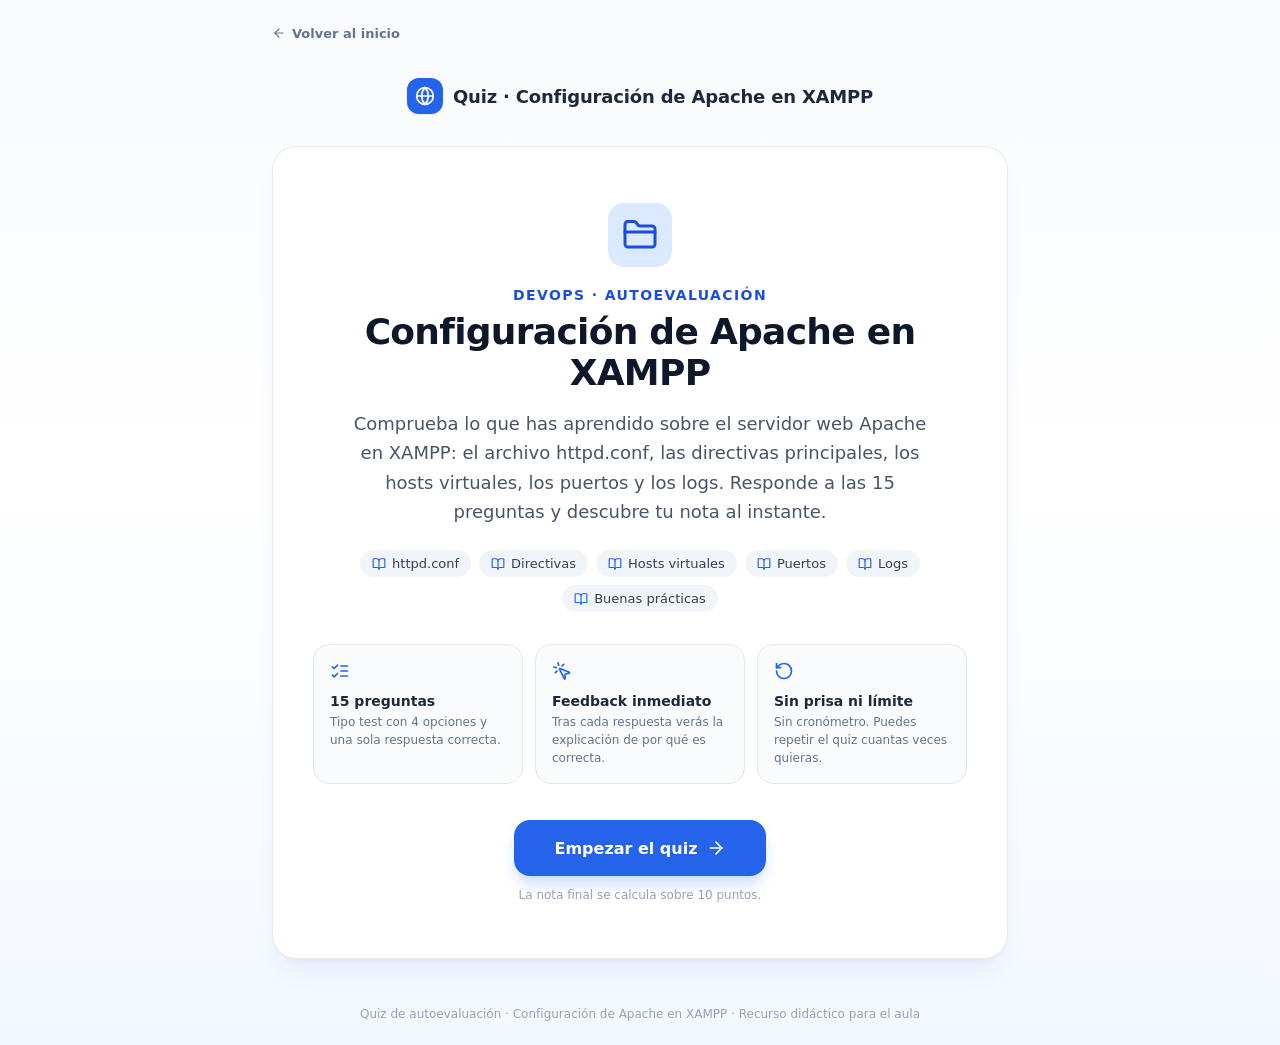
==== commit 7dcb0d2e: "Añade dos quizzes y unifica estilos y motor compartido" ====
--- a/quiz-apache-xampp.html
+++ b/quiz-apache-xampp.html
@@ -1,135 +1,11 @@
 <!DOCTYPE html>
 <html lang="es">
 <head>
-  
 <meta charset="UTF-8">
 <meta name="viewport" content="width=device-width, initial-scale=1.0">
 <title>Quiz de autoevaluación · Configuración de Apache en XAMPP</title>
 <meta name="description" content="Quiz interactivo de autoevaluación sobre la configuración de Apache en XAMPP: httpd.conf, hosts virtuales, directivas, puertos, logs y buenas prácticas. 15 preguntas con feedback inmediato.">
-<style>
-:root{
-  --e50:#eff6ff;--e100:#dbeafe;--e200:#bfdbfe;--e300:#93c5fd;--e400:#60a5fa;--e500:#3b82f6;--e600:#2563eb;--e700:#1d4ed8;--e800:#1e40af;
-  --a50:#fffbeb;--a300:#fcd34d;--a500:#f59e0b;--a800:#92400e;
-  --r50:#fff1f2;--r200:#fecdd3;--r400:#fb7185;--r500:#f43f5e;
-  --s50:#f8fafc;--s100:#f1f5f9;--s200:#e2e8f0;--s300:#cbd5e1;--s400:#94a3b8;--s500:#64748b;--s600:#475569;--s700:#334155;--s800:#1e293b;--s900:#0f172a;
-}
-*{margin:0;padding:0;box-sizing:border-box}
-body{font-family:ui-sans-serif,system-ui,-apple-system,BlinkMacSystemFont,"Segoe UI",Roboto,"Helvetica Neue",Arial,sans-serif;color:var(--s900);background:#fff;-webkit-font-smoothing:antialiased}
-.page{min-height:100vh;display:flex;flex-direction:column;background:linear-gradient(180deg,var(--s50) 0%,#fff 45%,rgba(239,246,255,.75) 100%)}
-.container{width:100%;max-width:48rem;margin:0 auto;padding-left:1rem;padding-right:1rem}
-.cabecera{display:flex;align-items:center;justify-content:center;gap:.625rem;padding:2rem 0 .5rem}
-.logo{display:flex;height:2.25rem;width:2.25rem;align-items:center;justify-content:center;border-radius:.75rem;background:var(--e600);color:#fff;box-shadow:0 1px 2px rgba(0,0,0,.1)}
-.logo svg{width:1.25rem;height:1.25rem}
-.titulo-marca{font-size:1.125rem;font-weight:700;letter-spacing:-.01em;color:var(--s800)}
-.volver-barra{display:flex;padding-top:1.25rem}
-.volver{display:inline-flex;align-items:center;gap:.375rem;border-radius:.5rem;padding:.35rem .6rem;margin-left:-.6rem;font-size:.8125rem;font-weight:600;color:var(--s500);text-decoration:none;transition:color .2s,background .2s}
-.volver:hover{color:var(--e700);background:var(--e50)}
-.volver:focus-visible{outline:2px solid var(--e600);outline-offset:2px}
-.volver svg{width:.875rem;height:.875rem}
-main.container{padding-top:1.5rem;padding-bottom:1.5rem}
-.tarjeta{background:#fff;border:1px solid rgba(226,232,240,.9);border-radius:1.5rem;box-shadow:0 20px 25px -5px rgba(30,64,175,.06),0 8px 10px -6px rgba(30,64,175,.05)}
-.tarjeta-inicio{padding:2.5rem 1.5rem}
-@media(min-width:640px){.tarjeta-inicio{padding:3.5rem 2.5rem}}
-.centrado{text-align:center;display:flex;flex-direction:column;align-items:center}
-.icono-grande{display:flex;height:4rem;width:4rem;align-items:center;justify-content:center;border-radius:1rem;background:var(--e100);color:var(--e700)}
-.icono-grande svg{width:2.25rem;height:2.25rem}
-.icono-trofeo{background:#fef3c7;color:#d97706}
-.ceja{margin-top:1.25rem;font-size:.875rem;font-weight:600;text-transform:uppercase;letter-spacing:.1em;color:var(--e700)}
-.titulo{margin-top:.5rem;font-size:1.875rem;font-weight:800;letter-spacing:-.02em;color:var(--s900)}
-@media(min-width:640px){.titulo{font-size:2.25rem}}
-.intro{margin-top:1rem;max-width:36rem;font-size:1rem;line-height:1.625;color:var(--s600)}
-@media(min-width:640px){.intro{font-size:1.125rem}}
-.chips{margin-top:1.5rem;display:flex;flex-wrap:wrap;justify-content:center;gap:.5rem}
-.chip{display:inline-flex;align-items:center;gap:.375rem;border-radius:9999px;background:var(--s100);padding:.375rem .75rem;font-size:.8125rem;font-weight:500;color:var(--s700)}
-.chip svg{width:.875rem;height:.875rem;color:var(--e600)}
-.caracteristicas{margin-top:2rem;width:100%;display:grid;gap:.75rem}
-@media(min-width:640px){.caracteristicas{grid-template-columns:repeat(3,1fr)}}
-.caracteristica{text-align:left;border:1px solid var(--s200);border-radius:1rem;background:rgba(250,250,249,.6);padding:1rem}
-.caracteristica svg{width:1.25rem;height:1.25rem;color:var(--e600)}
-.caracteristica h3{margin-top:.5rem;font-size:.875rem;font-weight:600;color:var(--s800)}
-.caracteristica p{margin-top:.25rem;font-size:.75rem;line-height:1.5;color:var(--s500)}
-.boton{display:inline-flex;align-items:center;justify-content:center;border:none;cursor:pointer;font-family:inherit;border-radius:1rem;font-weight:700;transition:all .2s ease}
-.boton-principal{margin-top:2.25rem;height:3.5rem;padding:0 2.5rem;background:var(--e600);color:#fff;font-size:1rem;box-shadow:0 10px 15px -3px rgba(5,150,105,.25)}
-.boton-principal:hover{background:var(--e700);transform:translateY(-2px);box-shadow:0 15px 20px -3px rgba(5,150,105,.3)}
-.boton-principal svg{width:1.25rem;height:1.25rem;margin-left:.5rem}
-.boton-oscuro{height:3rem;padding:0 2rem;background:var(--s900);color:#fff;font-size:1rem;box-shadow:0 10px 15px -3px rgba(0,0,0,.2)}
-.boton-oscuro:hover{background:var(--s800);transform:translateY(-2px)}
-.boton-oscuro svg{width:1.25rem;height:1.25rem;margin-left:.5rem}
-.nota-pequena{margin-top:.75rem;font-size:.75rem;color:var(--s400)}
-.panel-progreso{background:#fff;border:1px solid rgba(231,229,228,.8);border-radius:1rem;padding:1.25rem;box-shadow:0 1px 2px rgba(0,0,0,.05)}
-.fila-progreso{display:flex;align-items:center;justify-content:space-between;font-size:.875rem;font-weight:600;color:var(--s600)}
-.aciertos{color:var(--s400)}
-.verde{color:var(--e700)}
-.barra{margin-top:.75rem;height:.625rem;background:var(--s100);border-radius:9999px;overflow:hidden}
-.barra-relleno{height:100%;width:0;background:var(--e500);border-radius:9999px;transition:width .5s ease}
-.tarjeta-pregunta{margin-top:1.25rem;padding:1.5rem}
-@media(min-width:640px){.tarjeta-pregunta{padding:2rem}}
-.etiqueta{display:inline-flex;border-radius:9999px;background:var(--e100);padding:.25rem .75rem;font-size:.75rem;font-weight:700;text-transform:uppercase;letter-spacing:.05em;color:var(--e700)}
-.pregunta-texto{margin-top:1rem;font-size:1.25rem;font-weight:700;line-height:1.4;color:var(--s900)}
-@media(min-width:640px){.pregunta-texto{font-size:1.5rem}}
-.opciones{margin-top:1.5rem;display:flex;flex-direction:column;gap:.75rem}
-.opcion{display:flex;width:100%;align-items:center;gap:1rem;border:2px solid var(--s200);border-radius:1rem;background:#fff;padding:1rem;text-align:left;font-family:inherit;cursor:pointer;transition:all .2s ease}
-.opcion:not(:disabled):hover{border-color:var(--e400);background:rgba(239,246,255,.6);transform:translateY(-2px);box-shadow:0 4px 6px rgba(0,0,0,.06)}
-.opcion:disabled{cursor:default}
-.letra{display:flex;height:2.25rem;width:2.25rem;flex-shrink:0;align-items:center;justify-content:center;border-radius:.75rem;background:var(--s100);color:var(--s600);font-size:.875rem;font-weight:800;transition:background .2s,color .2s}
-.opcion:not(:disabled):hover .letra{background:var(--e600);color:#fff}
-.opcion .texto{flex:1;font-size:.9375rem;font-weight:500;line-height:1.4;color:var(--s800)}
-@media(min-width:640px){.opcion .texto{font-size:1rem}}
-.marca{width:1.5rem;height:1.5rem;flex-shrink:0}
-.opcion.correcta{border-color:var(--e500);background:var(--e50);box-shadow:0 4px 6px rgba(5,150,105,.1)}
-.opcion.correcta .letra{background:var(--e600);color:#fff}
-.opcion.correcta .marca{color:var(--e600)}
-.opcion.fallada{border-color:var(--r400);background:var(--r50);box-shadow:0 4px 6px rgba(225,29,72,.1)}
-.opcion.fallada .letra{background:var(--r500);color:#fff}
-.opcion.fallada .marca{color:var(--r500)}
-.opcion.apagada{border-color:var(--s200);background:#fff;opacity:.45}
-.feedback{margin-top:1.5rem;border:2px solid;border-radius:1rem;padding:1.25rem;animation:fadeUp .3s ease both}
-.feedback.fb-ok{border-color:var(--e300);background:rgba(239,246,255,.75)}
-.feedback.fb-casi{border-color:var(--a300);background:rgba(255,251,235,.7)}
-.feedback-flex{display:flex;align-items:flex-start;gap:.75rem}
-.feedback-icono{display:flex;height:2.5rem;width:2.5rem;flex-shrink:0;align-items:center;justify-content:center;border-radius:.75rem;color:#fff}
-.feedback-icono svg{width:1.5rem;height:1.5rem}
-.fb-ok .feedback-icono{background:var(--e600)}
-.fb-casi .feedback-icono{background:var(--a500)}
-.fb-titulo{font-size:1rem;font-weight:700}
-.fb-ok .fb-titulo{color:var(--e800)}
-.fb-casi .fb-titulo{color:var(--a800)}
-.fb-texto{margin-top:.375rem;font-size:.9375rem;line-height:1.625;color:var(--s700)}
-.zona-siguiente{margin-top:1.5rem;display:flex;justify-content:flex-end;animation:fadeUp .3s ease both}
-.res-titulo{margin-top:1rem;font-size:1.5rem;font-weight:800;letter-spacing:-.02em;color:var(--s900)}
-@media(min-width:640px){.res-titulo{font-size:1.875rem}}
-.res-texto{margin-top:.75rem;max-width:36rem;font-size:1rem;line-height:1.625;color:var(--s600)}
-.resultados-grid{margin-top:1.75rem;width:100%;max-width:28rem;display:grid;grid-template-columns:1fr 1fr;gap:.75rem}
-.res-caja{border:1px solid var(--s200);background:var(--s50);border-radius:1rem;padding:1.25rem}
-.res-caja-verde{border-color:var(--e200);background:var(--e50)}
-.res-num{font-size:2rem;font-weight:800;color:var(--s800)}
-.res-caja-verde .res-num{color:var(--e700)}
-.res-total{font-size:1.125rem;font-weight:700;color:var(--e400)}
-.res-etiqueta{margin-top:.25rem;font-size:.6875rem;font-weight:600;text-transform:uppercase;letter-spacing:.08em;color:var(--s500)}
-.res-caja-verde .res-etiqueta{color:var(--e600)}
-.tarjeta-repaso{margin-top:1.5rem;padding:1.5rem 1.5rem 2rem}
-@media(min-width:640px){.tarjeta-repaso{padding:2rem 2rem 2.5rem}}
-.repaso-titulo{font-size:1.125rem;font-weight:700;color:var(--s900)}
-.repaso-sub{margin-top:.25rem;font-size:.875rem;color:var(--s500)}
-.lista-repaso{margin-top:1.25rem;display:flex;flex-direction:column;gap:.75rem;max-height:24rem;overflow-y:auto;padding-right:.5rem;scrollbar-width:thin}
-.lista-repaso::-webkit-scrollbar{width:.5rem}
-.lista-repaso::-webkit-scrollbar-thumb{border-radius:9999px;background:var(--s300)}
-.repaso{border:2px solid;border-radius:1rem;padding:1rem}
-.repaso.r-ok{border-color:var(--e200);background:rgba(239,246,255,.5)}
-.repaso.r-mal{border-color:var(--r200);background:rgba(255,241,242,.4)}
-.repaso-flex{display:flex;align-items:flex-start;gap:.75rem}
-.repaso-icono{width:1.25rem;height:1.25rem;flex-shrink:0;margin-top:.125rem}
-.r-ok .repaso-icono{color:var(--e600)}
-.r-mal .repaso-icono{color:var(--r500)}
-.repaso-pregunta{font-size:.875rem;font-weight:700;color:var(--s800)}
-.repaso-correcta{margin-top:.375rem;font-size:.75rem;font-weight:600;color:var(--e700)}
-.repaso-explicacion{margin-top:.375rem;font-size:.75rem;line-height:1.5;color:var(--s600)}
-.pie{margin-top:auto;width:100%}
-.pie-inner{max-width:48rem;margin:0 auto;padding:1.5rem 1rem;text-align:center;font-size:.75rem;color:var(--s400)}
-@keyframes fadeUp{from{opacity:0;transform:translateY(8px)}to{opacity:1;transform:translateY(0)}}
-.animar{animation:fadeUp .5s ease both}
-button:focus-visible{outline:2px solid var(--e600);outline-offset:2px}
-</style>
+<link rel="stylesheet" href="assets/quiz.css">
 </head>
 <body>
 <div class="page">
@@ -165,7 +41,7 @@
         <div class="caracteristicas">
           <div class="caracteristica">
             <svg viewBox="0 0 24 24" fill="none" stroke="currentColor" stroke-width="2" stroke-linecap="round" stroke-linejoin="round" aria-hidden="true"><path d="m3 17 2 2 4-4"/><path d="m3 7 2 2 4-4"/><path d="M13 6h8"/><path d="M13 12h8"/><path d="M13 18h8"/></svg>
-            <h3>15 preguntas</h3>
+            <h3 id="total-preguntas">15 preguntas</h3>
             <p>Tipo test con 4 opciones y una sola respuesta correcta.</p>
           </div>
           <div class="caracteristica">
@@ -251,319 +127,7 @@
     <div class="pie-inner">Quiz de autoevaluación · Configuración de Apache en XAMPP · Recurso didáctico para el aula</div>
   </footer>
 </div>
-<script>
-'use strict';
-/* ================= BANCO DE PREGUNTAS =================
-   Puedes editar este bloque para añadir, quitar o cambiar preguntas.
-   En cada pregunta: opciones (4), correcta = índice de la correcta (0-3),
-   explicacion = texto que se muestra tras responder. */
-var PREGUNTAS = [
-  {
-    pregunta: '¿Qué función cumple Apache dentro de XAMPP?',
-    opciones: [
-      'Gestionar la base de datos MySQL',
-      'Recibir peticiones HTTP y entregar las páginas y recursos de la web',
-      'Editar el código PHP de la aplicación',
-      'Administrar los correos electrónicos del servidor'
-    ],
-    correcta: 1,
-    explicacion: 'Apache es el servidor web de XAMPP. Recibe las peticiones HTTP del navegador y sirve los archivos de la web. Cuando la página contiene PHP, Apache pasa la petición al intérprete de PHP y devuelve el resultado al navegador. MySQL es el gestor de la base de datos y es un componente distinto.'
-  },
-  {
-    pregunta: '¿Dónde se encuentra el archivo principal de configuración de Apache en una instalación estándar de XAMPP para Windows?',
-    opciones: [
-      'C:/xampp/htdocs/httpd.conf',
-      'C:/xampp/apache/logs/httpd.conf',
-      'C:/xampp/php/httpd.conf',
-      'C:/xampp/apache/conf/httpd.conf'
-    ],
-    correcta: 3,
-    explicacion: 'El archivo principal es C:/xampp/apache/conf/httpd.conf. La carpeta htdocs contiene los proyectos web, no la configuración de Apache. La carpeta logs guarda los registros y la carpeta php contiene el intérprete de PHP.'
-  },
-  {
-    pregunta: '¿Qué directiva de httpd.conf indica el puerto en el que Apache escucha las peticiones?',
-    opciones: [
-      'Listen',
-      'DocumentRoot',
-      'ServerName',
-      'Include'
-    ],
-    correcta: 0,
-    explicacion: 'Listen establece el puerto de escucha, por ejemplo Listen 80 para HTTP o Listen 443 para HTTPS. Si otro programa ya está usando ese puerto, Apache no podrá arrancar correctamente y habrá que revisar el conflicto.'
-  },
-  {
-    pregunta: '¿Qué directiva define la carpeta raíz desde la que Apache sirve los documentos?',
-    opciones: [
-      'ServerName',
-      'Listen',
-      'ErrorLog',
-      'DocumentRoot'
-    ],
-    correcta: 3,
-    explicacion: 'DocumentRoot indica la carpeta que corresponde a la raíz del sitio. En una instalación habitual de XAMPP suele ser C:/xampp/htdocs. Los archivos y carpetas que estén dentro de esa ruta se pueden solicitar desde el navegador.'
-  },
-  {
-    pregunta: '¿Qué directiva asocia un nombre de dominio o de servidor a la configuración de Apache?',
-    opciones: [
-      'ServerName',
-      'DocumentRoot',
-      'AllowOverride',
-      'CustomLog'
-    ],
-    correcta: 0,
-    explicacion: 'ServerName identifica el nombre del servidor, por ejemplo localhost o un dominio concreto. Dentro de un bloque VirtualHost se utiliza para indicar el dominio al que se aplica esa configuración.'
-  },
-  {
-    pregunta: '¿Para qué se utiliza la directiva Directory en httpd.conf?',
-    opciones: [
-      'Para cargar un módulo de Apache',
-      'Para cambiar el puerto de escucha',
-      'Para definir reglas y permisos que se aplican a una carpeta concreta',
-      'Para incluir otro archivo de configuración'
-    ],
-    correcta: 2,
-    explicacion: 'Los bloques Directory permiten aplicar directivas a una carpeta del sistema de archivos, como Options, AllowOverride o Require. Así se controla qué se puede hacer con los archivos de esa ruta y quién puede acceder a ellos.'
-  },
-  {
-    pregunta: '¿Qué directiva determina si los archivos .htaccess pueden sobrescribir parte de la configuración?',
-    opciones: [
-      'LoadModule',
-      'Include',
-      'AllowOverride',
-      'Listen'
-    ],
-    correcta: 2,
-    explicacion: 'AllowOverride controla el uso de .htaccess. Con None se ignora ese archivo; con All se permiten la mayoría de sus directivas. En un entorno local se suele usar All para la carpeta de proyectos, pero conviene entender el riesgo antes de cambiarlo.'
-  },
-  {
-    pregunta: '¿Qué directiva se utiliza para activar módulos como mod_rewrite?',
-    opciones: [
-      'LoadModule',
-      'ServerName',
-      'DocumentRoot',
-      'ErrorLog'
-    ],
-    correcta: 0,
-    explicacion: 'LoadModule carga un módulo en Apache. Por ejemplo, LoadModule rewrite_module modules/mod_rewrite.so activa las reescrituras de URL. Si la línea está comentada con #, el módulo no se carga aunque esté instalado.'
-  },
-  {
-    pregunta: '¿Qué directiva permite incorporar otros archivos de configuración dentro de httpd.conf?',
-    opciones: [
-      'Include',
-      'Listen',
-      'DirectoryIndex',
-      'CustomLog'
-    ],
-    correcta: 0,
-    explicacion: 'Include permite dividir la configuración en varios archivos. Un ejemplo típico es Include conf/extra/httpd-vhosts.conf. Si esa línea está comentada, los hosts virtuales definidos en el archivo incluido no se aplicarán.'
-  },
-  {
-    pregunta: '¿Dónde se suele encontrar el archivo que contiene los hosts virtuales en XAMPP?',
-    opciones: [
-      'C:/xampp/apache/conf/httpd.conf',
-      'C:/xampp/apache/conf/extra/httpd-vhosts.conf',
-      'C:/xampp/apache/logs/access.log',
-      'C:/xampp/htdocs/vhosts.conf'
-    ],
-    correcta: 1,
-    explicacion: 'Los hosts virtuales se definen habitualmente en C:/xampp/apache/conf/extra/httpd-vhosts.conf. Para que se apliquen, httpd.conf debe incluir ese archivo mediante la directiva Include y la línea no debe estar comentada.'
-  },
-  {
-    pregunta: '¿Qué significa la etiqueta VirtualHost *:80?',
-    opciones: [
-      'Que el host virtual solo acepta peticiones desde localhost',
-      'Que el host virtual atiende peticiones en cualquier IP del puerto 80',
-      'Que Apache escucha únicamente en el puerto 443',
-      'Que el host virtual se aplica solo a archivos PHP'
-    ],
-    correcta: 1,
-    explicacion: 'El asterisco representa todas las interfaces de red y :80 indica el puerto HTTP. Por tanto, ese bloque atiende peticiones HTTP que lleguen al puerto 80. Para HTTPS se utiliza habitualmente el puerto 443.'
-  },
-  {
-    pregunta: '¿Qué directiva registra los errores de Apache?',
-    opciones: [
-      'CustomLog',
-      'ServerName',
-      'DocumentRoot',
-      'ErrorLog'
-    ],
-    correcta: 3,
-    explicacion: 'ErrorLog indica dónde se escriben los errores del servidor, por ejemplo ErrorLog "logs/error.log". Revisar ese archivo es una de las primeras cosas que debemos hacer si Apache no arranca o una página falla.'
-  },
-  {
-    pregunta: '¿Dónde se guardan normalmente los logs de Apache en XAMPP?',
-    opciones: [
-      'C:/xampp/htdocs/logs',
-      'C:/xampp/php/logs',
-      'C:/xampp/apache/logs',
-      'C:/xampp/mysql/logs'
-    ],
-    correcta: 2,
-    explicacion: 'Los registros de Apache están en C:/xampp/apache/logs. Allí suelen encontrarse error.log y access.log. El archivo de errores ayuda a diagnosticar problemas y el de accesos registra las peticiones recibidas.'
-  },
-  {
-    pregunta: 'Después de modificar httpd.conf, ¿qué es lo más recomendable?',
-    opciones: [
-      'Borrarlo y volver a instalar XAMPP',
-      'Hacer una copia previa, comprobar la sintaxis y reiniciar Apache',
-      'Reiniciar el ordenador sin comprobar nada',
-      'Cambiar el puerto 80 por el 3306'
-    ],
-    correcta: 1,
-    explicacion: 'Antes de editar conviene guardar una copia del archivo. Después se comprueba la sintaxis, por ejemplo con httpd -t, y se reinicia Apache desde el panel de XAMPP. Si hay un error, se revisa el mensaje y el archivo error.log.'
-  },
-  {
-    pregunta: '¿Cuál es una buena práctica al editar la configuración de Apache?',
-    opciones: [
-      'Editar directamente sin copia y probar en producción',
-      'Publicar httpd.conf en la carpeta htdocs para consultarlo',
-      'Desactivar todos los logs para que vaya más rápido',
-      'Guardar una copia del archivo y documentar los cambios antes de aplicarlos'
-    ],
-    correcta: 3,
-    explicacion: 'Es recomendable conservar una copia de la configuración, anotar qué se cambia y probar los cambios en local antes de aplicarlos en un servidor real. El archivo de configuración no debe publicarse en htdocs y los logs son necesarios para detectar problemas.'
-  }
-];
-
-/* ================= LÓGICA DEL QUIZ ================= */
-var LETRAS = ['A', 'B', 'C', 'D'];
-var preguntas = [], actual = 0, seleccionada = null, respuestas = [];
-
-function $(id) { return document.getElementById(id); }
-function esc(s) { var d = document.createElement('div'); d.textContent = s; return d.innerHTML; }
-function iconoSvg(nombre) {
-  var rutas = {
-    'check': '<path d="M22 11.08V12a10 10 0 1 1-5.93-9.14"/><path d="m9 11 3 3L22 4"/>',
-    'cruz': '<circle cx="12" cy="12" r="10"/><path d="m15 9-6 6"/><path d="m9 9 6 6"/>',
-    'bombilla': '<path d="M15 14c.2-1 .7-1.7 1.5-2.5 1-.9 1.5-2.2 1.5-3.5A6 6 0 0 0 6 8c0 1 .2 2.2 1.5 3.5.7.7 1.3 1.5 1.5 2.5"/><path d="M9 18h6"/><path d="M10 22h4"/>',
-    'flecha': '<path d="M5 12h14"/><path d="m12 5 7 7-7 7"/>'
-  };
-  return '<svg class="marca" viewBox="0 0 24 24" fill="none" stroke="currentColor" stroke-width="2" stroke-linecap="round" stroke-linejoin="round">' + rutas[nombre] + '</svg>';
-}
-
-function mezclar(lista) {
-  return lista.map(function (q) {
-    var idx = q.opciones.map(function (_, i) { return i; });
-    for (var i = idx.length - 1; i > 0; i--) {
-      var j = Math.floor(Math.random() * (i + 1));
-      var t = idx[i]; idx[i] = idx[j]; idx[j] = t;
-    }
-    return { pregunta: q.pregunta, opciones: idx.map(function (i) { return q.opciones[i]; }), correcta: idx.indexOf(q.correcta), explicacion: q.explicacion };
-  });
-}
-
-function mostrar(nombre) {
-  ['inicio', 'pregunta', 'resultados'].forEach(function (s) {
-    $('pantalla-' + s).hidden = (s !== nombre);
-  });
-  window.scrollTo({ top: 0, behavior: 'smooth' });
-}
-
-function aciertos() {
-  var n = 0;
-  for (var i = 0; i < preguntas.length; i++) {
-    if (respuestas[i] !== undefined && respuestas[i] === preguntas[i].correcta) n++;
-  }
-  return n;
-}
-
-function pintarProgreso() {
-  var total = preguntas.length;
-  $('progreso-texto').innerHTML = 'Pregunta <span class="verde">' + (actual + 1) + '</span> de ' + total;
-  $('progreso-aciertos').textContent = aciertos() + ' aciertos hasta ahora';
-  $('etiqueta-numero').textContent = 'Pregunta ' + (actual + 1);
-  var pct = ((actual + (seleccionada !== null ? 1 : 0)) / total) * 100;
-  $('barra-relleno').style.width = pct + '%';
-  $('barra-relleno').setAttribute('aria-label', 'Progreso: pregunta ' + (actual + 1) + ' de ' + total);
-}
-
-function pintarPregunta() {
-  var q = preguntas[actual];
-  seleccionada = null;
-  $('texto-pregunta').textContent = q.pregunta;
-  $('grupo-opciones').innerHTML = q.opciones.map(function (op, i) {
-    return '<button type="button" class="opcion" data-i="' + i + '" onclick="seleccionar(' + i + ')">' +
-      '<span class="letra">' + LETRAS[i] + '</span>' +
-      '<span class="texto">' + esc(op) + '</span>' +
-      '</button>';
-  }).join('');
-  $('caja-feedback').hidden = true;
-  $('zona-siguiente').hidden = true;
-  pintarProgreso();
-}
-
-function empezar() {
-  preguntas = mezclar(PREGUNTAS);
-  actual = 0;
-  respuestas = [];
-  mostrar('pregunta');
-  pintarPregunta();
-}
-
-function seleccionar(i) {
-  if (seleccionada !== null) return;
-  seleccionada = i;
-  respuestas[actual] = i;
-  var q = preguntas[actual];
-  var botones = document.querySelectorAll('#grupo-opciones .opcion');
-  botones.forEach(function (b, idx) {
-    b.disabled = true;
-    if (idx === q.correcta) { b.classList.add('correcta'); b.insertAdjacentHTML('beforeend', iconoSvg('check')); }
-    else if (idx === i) { b.classList.add('fallada'); b.insertAdjacentHTML('beforeend', iconoSvg('cruz')); }
-    else { b.classList.add('apagada'); }
-  });
-  var ok = (i === q.correcta);
-  var caja = $('caja-feedback');
-  caja.className = 'feedback ' + (ok ? 'fb-ok' : 'fb-casi');
-  $('fb-icono').innerHTML = iconoSvg(ok ? 'check' : 'bombilla');
-  $('fb-titulo').textContent = ok ? '¡Correcto, muy bien!' : 'Casi. La respuesta correcta es la ' + LETRAS[q.correcta] + '.';
-  $('fb-texto').textContent = q.explicacion;
-  caja.hidden = false;
-  $('btn-siguiente').innerHTML = (actual === preguntas.length - 1 ? 'Ver mi resultado' : 'Siguiente pregunta') +
-    ' <svg viewBox="0 0 24 24" fill="none" stroke="currentColor" stroke-width="2" stroke-linecap="round" stroke-linejoin="round" style="width:1.25rem;height:1.25rem;margin-left:.5rem"><path d="M5 12h14"/><path d="m12 5 7 7-7 7"/></svg>';
-  $('zona-siguiente').hidden = false;
-  pintarProgreso();
-}
-
-function siguiente() {
-  if (actual === preguntas.length - 1) {
-    pintarResultados();
-    mostrar('resultados');
-  } else {
-    actual++;
-    pintarPregunta();
-  }
-}
-
-function mensajeResultado(pct) {
-  if (pct === 100) return { t: '¡Puntuación perfecta!', x: 'Has acertado todas las preguntas. Dominas la configuración de Apache en XAMPP: httpd.conf, directivas, hosts virtuales y logs.' };
-  if (pct >= 75) return { t: '¡Excelente trabajo!', x: 'Tienes muy claras las directivas y los archivos de configuración de Apache. Repasa las preguntas falladas y estarás perfecto.' };
-  if (pct >= 50) return { t: '¡Buen trabajo!', x: 'Vas por buen camino. Lee con calma las explicaciones de este repaso y vuelve a intentarlo para subir la nota.' };
-  return { t: 'Sigue practicando', x: 'No te preocupes: lo importante es aprender. Revisa las explicaciones de abajo, abre la carpeta conf de XAMPP y vuelve a intentarlo.' };
-}
-
-function pintarResultados() {
-  var total = preguntas.length, ok = aciertos();
-  var pct = (ok / total) * 100;
-  var nota = (ok / total * 10).toFixed(1).replace('.', ',');
-  var m = mensajeResultado(pct);
-  $('res-titulo').textContent = m.t;
-  $('res-texto').textContent = m.x;
-  $('res-aciertos').textContent = ok;
-  $('res-total').textContent = '/ ' + total;
-  $('res-nota').textContent = nota;
-  $('lista-repaso').innerHTML = preguntas.map(function (q, i) {
-    var bien = (respuestas[i] === q.correcta);
-    return '<li class="repaso ' + (bien ? 'r-ok' : 'r-mal') + '">' +
-      '<div class="repaso-flex">' +
-      '<span class="repaso-icono">' + iconoSvg(bien ? 'check' : 'cruz') + '</span>' +
-      '<div style="min-width:0">' +
-      '<p class="repaso-pregunta">' + (i + 1) + '. ' + esc(q.pregunta) + '</p>' +
-      (bien ? '' : '<p class="repaso-correcta">Respuesta correcta: ' + esc(q.opciones[q.correcta]) + '</p>') +
-      '<p class="repaso-explicacion">' + esc(q.explicacion) + '</p>' +
-      '</div></div></li>';
-  }).join('');
-}
-</script>
+<script src="datos/apache-xampp.js"></script>
+<script src="assets/quiz.js"></script>
 </body>
 </html>
--- a/assets/quiz.css
+++ b/assets/quiz.css
@@ -0,0 +1,122 @@
+:root{
+  --e50:#eff6ff;--e100:#dbeafe;--e200:#bfdbfe;--e300:#93c5fd;--e400:#60a5fa;--e500:#3b82f6;--e600:#2563eb;--e700:#1d4ed8;--e800:#1e40af;
+  --a50:#fffbeb;--a300:#fcd34d;--a500:#f59e0b;--a800:#92400e;
+  --r50:#fff1f2;--r200:#fecdd3;--r400:#fb7185;--r500:#f43f5e;
+  --s50:#f8fafc;--s100:#f1f5f9;--s200:#e2e8f0;--s300:#cbd5e1;--s400:#94a3b8;--s500:#64748b;--s600:#475569;--s700:#334155;--s800:#1e293b;--s900:#0f172a;
+}
+*{margin:0;padding:0;box-sizing:border-box}
+body{font-family:ui-sans-serif,system-ui,-apple-system,BlinkMacSystemFont,"Segoe UI",Roboto,"Helvetica Neue",Arial,sans-serif;color:var(--s900);background:#fff;-webkit-font-smoothing:antialiased}
+.page{min-height:100vh;display:flex;flex-direction:column;background:linear-gradient(180deg,var(--s50) 0%,#fff 45%,rgba(239,246,255,.75) 100%)}
+.container{width:100%;max-width:48rem;margin:0 auto;padding-left:1rem;padding-right:1rem}
+.cabecera{display:flex;align-items:center;justify-content:center;gap:.625rem;padding:2rem 0 .5rem}
+.logo{display:flex;height:2.25rem;width:2.25rem;align-items:center;justify-content:center;border-radius:.75rem;background:var(--e600);color:#fff;box-shadow:0 1px 2px rgba(0,0,0,.1)}
+.logo svg{width:1.25rem;height:1.25rem}
+.titulo-marca{font-size:1.125rem;font-weight:700;letter-spacing:-.01em;color:var(--s800)}
+.volver-barra{display:flex;padding-top:1.25rem}
+.volver{display:inline-flex;align-items:center;gap:.375rem;border-radius:.5rem;padding:.35rem .6rem;margin-left:-.6rem;font-size:.8125rem;font-weight:600;color:var(--s500);text-decoration:none;transition:color .2s,background .2s}
+.volver:hover{color:var(--e700);background:var(--e50)}
+.volver:focus-visible{outline:2px solid var(--e600);outline-offset:2px}
+.volver svg{width:.875rem;height:.875rem}
+main.container{padding-top:1.5rem;padding-bottom:1.5rem}
+.tarjeta{background:#fff;border:1px solid rgba(226,232,240,.9);border-radius:1.5rem;box-shadow:0 20px 25px -5px rgba(30,64,175,.06),0 8px 10px -6px rgba(30,64,175,.05)}
+.tarjeta-inicio{padding:2.5rem 1.5rem}
+@media(min-width:640px){.tarjeta-inicio{padding:3.5rem 2.5rem}}
+.centrado{text-align:center;display:flex;flex-direction:column;align-items:center}
+.icono-grande{display:flex;height:4rem;width:4rem;align-items:center;justify-content:center;border-radius:1rem;background:var(--e100);color:var(--e700)}
+.icono-grande svg{width:2.25rem;height:2.25rem}
+.icono-trofeo{background:#fef3c7;color:#d97706}
+.ceja{margin-top:1.25rem;font-size:.875rem;font-weight:600;text-transform:uppercase;letter-spacing:.1em;color:var(--e700)}
+.titulo{margin-top:.5rem;font-size:1.875rem;font-weight:800;letter-spacing:-.02em;color:var(--s900)}
+@media(min-width:640px){.titulo{font-size:2.25rem}}
+.intro{margin-top:1rem;max-width:36rem;font-size:1rem;line-height:1.625;color:var(--s600)}
+@media(min-width:640px){.intro{font-size:1.125rem}}
+.chips{margin-top:1.5rem;display:flex;flex-wrap:wrap;justify-content:center;gap:.5rem}
+.chip{display:inline-flex;align-items:center;gap:.375rem;border-radius:9999px;background:var(--s100);padding:.375rem .75rem;font-size:.8125rem;font-weight:500;color:var(--s700)}
+.chip svg{width:.875rem;height:.875rem;color:var(--e600)}
+.caracteristicas{margin-top:2rem;width:100%;display:grid;gap:.75rem}
+@media(min-width:640px){.caracteristicas{grid-template-columns:repeat(3,1fr)}}
+.caracteristica{text-align:left;border:1px solid var(--s200);border-radius:1rem;background:rgba(248,250,252,.7);padding:1rem}
+.caracteristica svg{width:1.25rem;height:1.25rem;color:var(--e600)}
+.caracteristica h3{margin-top:.5rem;font-size:.875rem;font-weight:600;color:var(--s800)}
+.caracteristica p{margin-top:.25rem;font-size:.75rem;line-height:1.5;color:var(--s500)}
+.boton{display:inline-flex;align-items:center;justify-content:center;border:none;cursor:pointer;font-family:inherit;border-radius:1rem;font-weight:700;transition:all .2s ease}
+.boton-principal{margin-top:2.25rem;height:3.5rem;padding:0 2.5rem;background:var(--e600);color:#fff;font-size:1rem;box-shadow:0 10px 15px -3px rgba(37,99,235,.25)}
+.boton-principal:hover{background:var(--e700);transform:translateY(-2px);box-shadow:0 15px 20px -3px rgba(37,99,235,.3)}
+.boton-principal svg{width:1.25rem;height:1.25rem;margin-left:.5rem}
+.boton-oscuro{height:3rem;padding:0 2rem;background:var(--s900);color:#fff;font-size:1rem;box-shadow:0 10px 15px -3px rgba(0,0,0,.2)}
+.boton-oscuro:hover{background:var(--s800);transform:translateY(-2px)}
+.boton-oscuro svg{width:1.25rem;height:1.25rem;margin-left:.5rem}
+.nota-pequena{margin-top:.75rem;font-size:.75rem;color:var(--s400)}
+.panel-progreso{background:#fff;border:1px solid rgba(226,232,240,.9);border-radius:1rem;padding:1.25rem;box-shadow:0 1px 2px rgba(0,0,0,.05)}
+.fila-progreso{display:flex;align-items:center;justify-content:space-between;font-size:.875rem;font-weight:600;color:var(--s600)}
+.aciertos{color:var(--s400)}
+.verde{color:var(--e700)}
+.barra{margin-top:.75rem;height:.625rem;background:var(--s100);border-radius:9999px;overflow:hidden}
+.barra-relleno{height:100%;width:0;background:var(--e500);border-radius:9999px;transition:width .5s ease}
+.tarjeta-pregunta{margin-top:1.25rem;padding:1.5rem}
+@media(min-width:640px){.tarjeta-pregunta{padding:2rem}}
+.etiqueta{display:inline-flex;border-radius:9999px;background:var(--e100);padding:.25rem .75rem;font-size:.75rem;font-weight:700;text-transform:uppercase;letter-spacing:.05em;color:var(--e700)}
+.pregunta-texto{margin-top:1rem;font-size:1.25rem;font-weight:700;line-height:1.4;color:var(--s900)}
+@media(min-width:640px){.pregunta-texto{font-size:1.5rem}}
+.opciones{margin-top:1.5rem;display:flex;flex-direction:column;gap:.75rem}
+.opcion{display:flex;width:100%;align-items:center;gap:1rem;border:2px solid var(--s200);border-radius:1rem;background:#fff;padding:1rem;text-align:left;font-family:inherit;cursor:pointer;transition:all .2s ease}
+.opcion:not(:disabled):hover{border-color:var(--e400);background:rgba(239,246,255,.6);transform:translateY(-2px);box-shadow:0 4px 6px rgba(0,0,0,.06)}
+.opcion:disabled{cursor:default}
+.letra{display:flex;height:2.25rem;width:2.25rem;flex-shrink:0;align-items:center;justify-content:center;border-radius:.75rem;background:var(--s100);color:var(--s600);font-size:.875rem;font-weight:800;transition:background .2s,color .2s}
+.opcion:not(:disabled):hover .letra{background:var(--e600);color:#fff}
+.opcion .texto{flex:1;font-size:.9375rem;font-weight:500;line-height:1.4;color:var(--s800)}
+@media(min-width:640px){.opcion .texto{font-size:1rem}}
+.marca{width:1.5rem;height:1.5rem;flex-shrink:0}
+.opcion.correcta{border-color:var(--e500);background:var(--e50);box-shadow:0 4px 6px rgba(37,99,235,.1)}
+.opcion.correcta .letra{background:var(--e600);color:#fff}
+.opcion.correcta .marca{color:var(--e600)}
+.opcion.fallada{border-color:var(--r400);background:var(--r50);box-shadow:0 4px 6px rgba(225,29,72,.1)}
+.opcion.fallada .letra{background:var(--r500);color:#fff}
+.opcion.fallada .marca{color:var(--r500)}
+.opcion.apagada{border-color:var(--s200);background:#fff;opacity:.45}
+.feedback{margin-top:1.5rem;border:2px solid;border-radius:1rem;padding:1.25rem;animation:fadeUp .3s ease both}
+.feedback.fb-ok{border-color:var(--e300);background:rgba(239,246,255,.75)}
+.feedback.fb-casi{border-color:var(--a300);background:rgba(255,251,235,.7)}
+.feedback-flex{display:flex;align-items:flex-start;gap:.75rem}
+.feedback-icono{display:flex;height:2.5rem;width:2.5rem;flex-shrink:0;align-items:center;justify-content:center;border-radius:.75rem;color:#fff}
+.feedback-icono svg{width:1.5rem;height:1.5rem}
+.fb-ok .feedback-icono{background:var(--e600)}
+.fb-casi .feedback-icono{background:var(--a500)}
+.fb-titulo{font-size:1rem;font-weight:700}
+.fb-ok .fb-titulo{color:var(--e800)}
+.fb-casi .fb-titulo{color:var(--a800)}
+.fb-texto{margin-top:.375rem;font-size:.9375rem;line-height:1.625;color:var(--s700)}
+.zona-siguiente{margin-top:1.5rem;display:flex;justify-content:flex-end;animation:fadeUp .3s ease both}
+.res-titulo{margin-top:1rem;font-size:1.5rem;font-weight:800;letter-spacing:-.02em;color:var(--s900)}
+@media(min-width:640px){.res-titulo{font-size:1.875rem}}
+.res-texto{margin-top:.75rem;max-width:36rem;font-size:1rem;line-height:1.625;color:var(--s600)}
+.resultados-grid{margin-top:1.75rem;width:100%;max-width:28rem;display:grid;grid-template-columns:1fr 1fr;gap:.75rem}
+.res-caja{border:1px solid var(--s200);background:var(--s50);border-radius:1rem;padding:1.25rem}
+.res-caja-verde{border-color:var(--e200);background:var(--e50)}
+.res-num{font-size:2rem;font-weight:800;color:var(--s800)}
+.res-caja-verde .res-num{color:var(--e700)}
+.res-total{font-size:1.125rem;font-weight:700;color:var(--e400)}
+.res-etiqueta{margin-top:.25rem;font-size:.6875rem;font-weight:600;text-transform:uppercase;letter-spacing:.08em;color:var(--s500)}
+.res-caja-verde .res-etiqueta{color:var(--e600)}
+.tarjeta-repaso{margin-top:1.5rem;padding:1.5rem 1.5rem 2rem}
+@media(min-width:640px){.tarjeta-repaso{padding:2rem 2rem 2.5rem}}
+.repaso-titulo{font-size:1.125rem;font-weight:700;color:var(--s900)}
+.repaso-sub{margin-top:.25rem;font-size:.875rem;color:var(--s500)}
+.lista-repaso{margin-top:1.25rem;display:flex;flex-direction:column;gap:.75rem;max-height:24rem;overflow-y:auto;padding-right:.5rem;scrollbar-width:thin}
+.lista-repaso::-webkit-scrollbar{width:.5rem}
+.lista-repaso::-webkit-scrollbar-thumb{border-radius:9999px;background:var(--s300)}
+.repaso{border:2px solid;border-radius:1rem;padding:1rem}
+.repaso.r-ok{border-color:var(--e200);background:rgba(239,246,255,.5)}
+.repaso.r-mal{border-color:var(--r200);background:rgba(255,241,242,.4)}
+.repaso-flex{display:flex;align-items:flex-start;gap:.75rem}
+.repaso-icono{width:1.25rem;height:1.25rem;flex-shrink:0;margin-top:.125rem}
+.r-ok .repaso-icono{color:var(--e600)}
+.r-mal .repaso-icono{color:var(--r500)}
+.repaso-pregunta{font-size:.875rem;font-weight:700;color:var(--s800)}
+.repaso-correcta{margin-top:.375rem;font-size:.75rem;font-weight:600;color:var(--e700)}
+.repaso-explicacion{margin-top:.375rem;font-size:.75rem;line-height:1.5;color:var(--s600)}
+.pie{margin-top:auto;width:100%}
+.pie-inner{max-width:48rem;margin:0 auto;padding:1.5rem 1rem;text-align:center;font-size:.75rem;color:var(--s400)}
+@keyframes fadeUp{from{opacity:0;transform:translateY(8px)}to{opacity:1;transform:translateY(0)}}
+.animar{animation:fadeUp .5s ease both}
+button:focus-visible{outline:2px solid var(--e600);outline-offset:2px}
